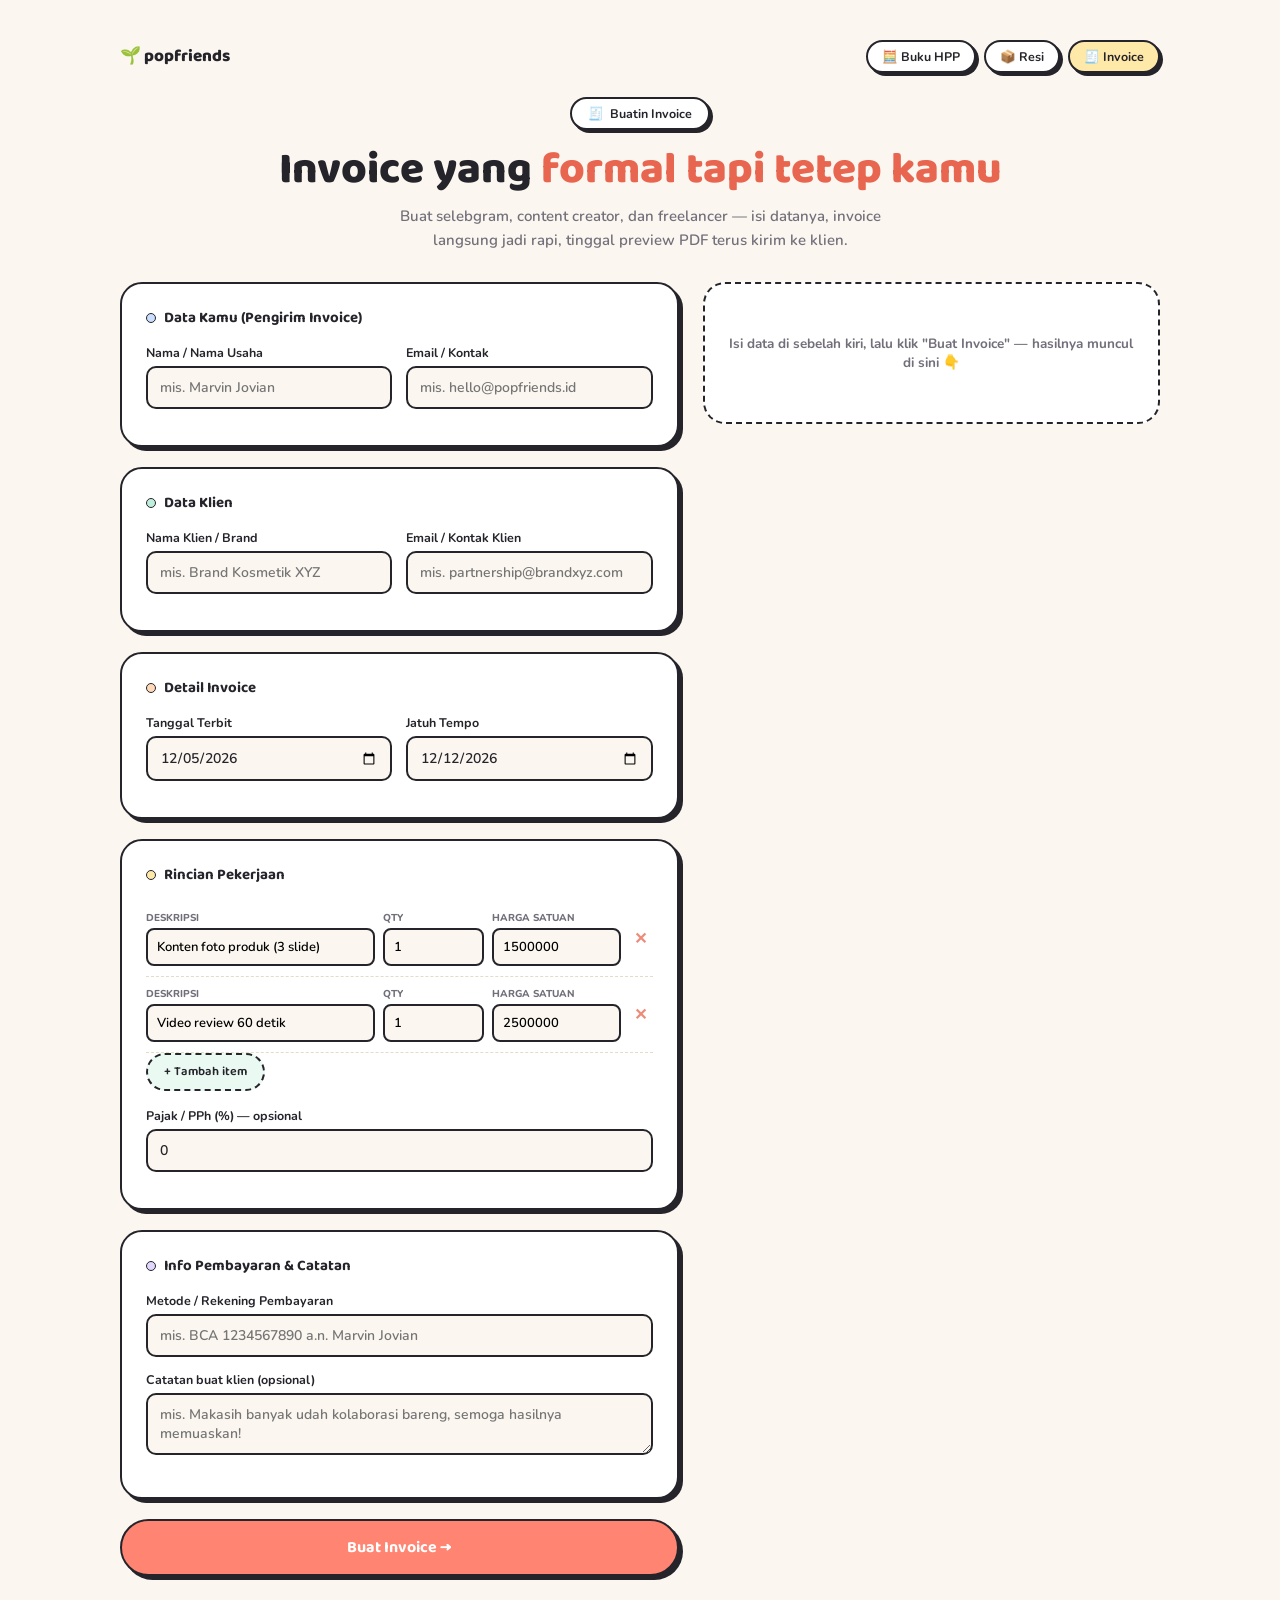
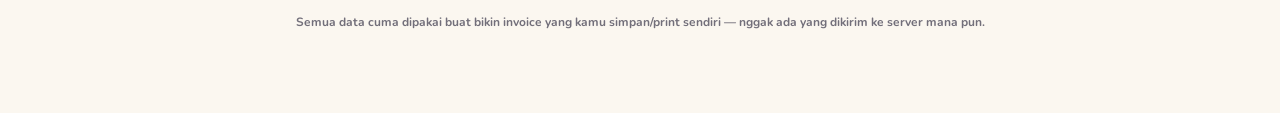
==== invoice/index.html @ 5a11e429 "Add files via upload" ====
<!DOCTYPE html>
<html lang="id">
<head>
<meta charset="UTF-8">
<meta name="viewport" content="width=device-width, initial-scale=1.0">
<title>Buatin Invoice — Generator Invoice buat Selebgram &amp; Freelancer</title>
<link rel="preconnect" href="https://fonts.googleapis.com">
<link href="https://fonts.googleapis.com/css2?family=Baloo+2:wght@500;600;700;800&family=Nunito:wght@400;500;600;700;800&family=IBM+Plex+Mono:wght@500&display=swap" rel="stylesheet">
<link rel="stylesheet" href="../shared/theme.css">
<link rel="stylesheet" href="invoice.css">
</head>
<body>

<div class="wrap">
  <nav class="pf-nav">
    <a href="../" class="brand">🌱 popfriends</a>
    <div class="links">
      <a href="../hpp/">🧮 Buku HPP</a>
      <a href="../resi/">📦 Resi</a>
      <a href="../invoice/" class="active">🧾 Invoice</a>
    </div>
  </nav>

  <header class="top">
    <div class="badge">🧾 &nbsp;Buatin Invoice</div>
    <h1>Invoice yang <span class="pop">formal tapi tetep kamu</span></h1>
    <p>Buat selebgram, content creator, dan freelancer — isi datanya, invoice langsung jadi rapi, tinggal preview PDF terus kirim ke klien.</p>
  </header>

  <div class="grid-2col">
    <div>
      <div class="card">
        <h3><span class="dot" style="background:var(--sky)"></span>Data Kamu (Pengirim Invoice)</h3>
        <div class="two-col">
          <div class="field"><label>Nama / Nama Usaha</label><input type="text" id="iv-nama-dari" placeholder="mis. Marvin Jovian"></div>
          <div class="field"><label>Email / Kontak</label><input type="text" id="iv-kontak-dari" placeholder="mis. hello@popfriends.id"></div>
        </div>
      </div>

      <div class="card">
        <h3><span class="dot" style="background:var(--mint)"></span>Data Klien</h3>
        <div class="two-col">
          <div class="field"><label>Nama Klien / Brand</label><input type="text" id="iv-nama-klien" placeholder="mis. Brand Kosmetik XYZ"></div>
          <div class="field"><label>Email / Kontak Klien</label><input type="text" id="iv-kontak-klien" placeholder="mis. partnership@brandxyz.com"></div>
        </div>
      </div>

      <div class="card">
        <h3><span class="dot" style="background:var(--peach)"></span>Detail Invoice</h3>
        <div class="two-col">
          <div class="field"><label>Tanggal Terbit</label><input type="date" id="iv-tgl-terbit"></div>
          <div class="field"><label>Jatuh Tempo</label><input type="date" id="iv-tgl-jatuh-tempo"></div>
        </div>
      </div>

      <div class="card">
        <h3><span class="dot" style="background:var(--yellow)"></span>Rincian Pekerjaan</h3>
        <div id="item-list"></div>
        <button class="btn-dashed" onclick="ItemRowBuilder.add()">+ Tambah item</button>
        <div class="field" style="margin-top:16px;">
          <label>Pajak / PPh (%) — opsional</label>
          <input type="number" id="iv-pajak" min="0" max="100" value="0">
        </div>
      </div>

      <div class="card">
        <h3><span class="dot" style="background:var(--lilac)"></span>Info Pembayaran &amp; Catatan</h3>
        <div class="field"><label>Metode / Rekening Pembayaran</label><input type="text" id="iv-rekening" placeholder="mis. BCA 1234567890 a.n. Marvin Jovian"></div>
        <div class="field"><label>Catatan buat klien (opsional)</label><textarea id="iv-catatan" placeholder="mis. Makasih banyak udah kolaborasi bareng, semoga hasilnya memuaskan!"></textarea></div>
      </div>

      <button class="btn-primary" onclick="app.buatDariForm()">Buat Invoice →</button>
    </div>

    <div class="preview-wrap">
      <div class="preview-placeholder" id="inv-placeholder">
        Isi data di sebelah kiri, lalu klik "Buat Invoice" — hasilnya muncul di sini 👇
      </div>

      <div class="preview-box invoice" id="invoice">
        <div class="inv-head">
          <div>
            <div class="brand" id="out-dari-nama">-</div>
            <div class="brand-sub" id="out-dari-kontak">-</div>
          </div>
          <div class="meta">
            <div class="num" id="out-invnum">#INV-000000</div>
            <div class="status">Belum Dibayar</div>
          </div>
        </div>
        <div class="inv-body">
          <div class="inv-parties">
            <div class="inv-party from">
              <span class="tag">Dari</span>
              <p class="name" id="out-dari-nama2">-</p>
              <p class="line" id="out-dari-kontak2">-</p>
            </div>
            <div class="inv-party to">
              <span class="tag">Untuk</span>
              <p class="name" id="out-klien-nama">-</p>
              <p class="line" id="out-klien-kontak">-</p>
            </div>
          </div>

          <div class="inv-dates">
            <div><span>Tanggal Terbit</span><b id="out-tgl-terbit">-</b></div>
            <div><span>Jatuh Tempo</span><b id="out-tgl-tempo">-</b></div>
          </div>

          <table class="inv-table">
            <thead>
              <tr><th>Deskripsi Pekerjaan</th><th class="num">Qty</th><th class="num">Harga</th><th class="num">Subtotal</th></tr>
            </thead>
            <tbody id="out-items"></tbody>
          </table>

          <div class="inv-totals">
            <div class="row"><span>Subtotal</span><span id="out-subtotal">Rp 0</span></div>
            <div class="row" id="out-pajak-row"><span id="out-pajak-label">Pajak (0%)</span><span id="out-pajak">Rp 0</span></div>
            <div class="row grand"><span>Total</span><span id="out-total">Rp 0</span></div>
          </div>

          <div class="inv-note" id="out-catatan-wrap" style="display:none;">
            💬 <span id="out-catatan"></span>
          </div>

          <div class="inv-payment">
            <b>Pembayaran:</b> <span id="out-rekening">-</span>
          </div>
        </div>
        <div class="inv-foot">Makasih udah kolaborasi ✨ — dibuat via Buatin Invoice</div>
      </div>

      <div class="action-row" id="action-row" style="display:none;">
        <button class="action-btn" onclick="app.previewPDF()">📄 Preview PDF</button>
        <button class="action-btn" onclick="app.saveAsImage()">💾 Save Gambar</button>
      </div>
    </div>
  </div>

  <footer class="pf-footer">
    Semua data cuma dipakai buat bikin invoice yang kamu simpan/print sendiri — nggak ada yang dikirim ke server mana pun.
  </footer>
</div>

<div class="pf-toast" id="pf-toast"></div>

<script src="../shared/utils.js"></script>
<script src="invoice.js"></script>
</body>
</html>
---- shared/theme.css ----
/* =========================================================
   POPFRIENDS — SHARED THEME
   Dipakai bersama oleh semua proyek (HPP, Resi, Invoice, Profil).
   Ubah di sini = konsisten di mana-mana.
   ========================================================= */

:root{
  --bg:#FBF7F0;
  --ink:#26242B;
  --ink-soft:#726F7A;
  --line:#26242B;

  --peach:#FFD9B8;
  --peach-soft:#FFF1E2;
  --mint:#BFEFDA;
  --mint-soft:#EAFAF3;
  --sky:#C9DFFC;
  --sky-soft:#EAF3FF;
  --lilac:#E1D6FB;
  --lilac-soft:#F3EEFF;
  --coral:#FF8471;
  --coral-dark:#E8654F;
  --yellow:#FFE9A8;
  --white:#FFFFFF;

  --r-lg:22px;
  --r-md:16px;
  --r-sm:10px;

  --shadow: 4px 4px 0 var(--line);
  --shadow-sm: 3px 3px 0 var(--line);
}

*{ box-sizing:border-box; }
html,body{
  margin:0; padding:0;
  background:var(--bg);
  color:var(--ink);
  font-family:'Nunito', sans-serif;
}
h1,h2,h3{ font-family:'Baloo 2', sans-serif; }

.wrap{ max-width:1080px; margin:0 auto; padding:40px 20px 80px; }

/* ---------- top nav (shared across projects) ---------- */
.pf-nav{
  display:flex; align-items:center; justify-content:space-between;
  padding:0 0 24px;
}
.pf-nav .brand{
  font-family:'Baloo 2',sans-serif; font-weight:800; font-size:17px;
  text-decoration:none; color:var(--ink); display:flex; align-items:center; gap:6px;
}
.pf-nav .links{ display:flex; gap:8px; flex-wrap:wrap; }
.pf-nav .links a{
  text-decoration:none; color:var(--ink); font-weight:700; font-size:12.5px;
  background:var(--white); border:2px solid var(--line); border-radius:999px;
  padding:6px 14px; box-shadow:var(--shadow-sm); transition:transform .1s;
}
.pf-nav .links a:hover{ transform:translateY(-2px); }
.pf-nav .links a.active{ background:var(--yellow); }

/* ---------- header ---------- */
header.top{ text-align:center; margin-bottom:30px; }
header.top .badge{
  display:inline-flex; align-items:center; gap:8px;
  background:var(--white); border:2.5px solid var(--line); border-radius:999px;
  padding:6px 16px; font-weight:700; font-size:12.5px; box-shadow:var(--shadow-sm);
  margin-bottom:16px;
}
header.top h1{ font-size:clamp(30px,5vw,44px); font-weight:800; margin:0 0 10px; line-height:1.1; }
header.top h1 .pop{ color:var(--coral-dark); }
header.top p{ max-width:540px; margin:0 auto; color:var(--ink-soft); font-size:15px; font-weight:600; line-height:1.6; }

/* ---------- layout grid ---------- */
.grid-2col{ display:grid; grid-template-columns:1.1fr 0.9fr; gap:24px; align-items:start; }
@media (max-width:940px){ .grid-2col{ grid-template-columns:1fr; } }

/* ---------- card ---------- */
.card{
  background:var(--white); border:2.5px solid var(--line); border-radius:var(--r-lg);
  box-shadow:var(--shadow); padding:22px 24px; margin-bottom:20px;
}
.card h3{ margin:0 0 14px; font-size:15px; font-weight:700; display:flex; align-items:center; gap:8px; }
.card h3 .dot{ width:10px; height:10px; border-radius:50%; border:1.5px solid var(--line); }

/* ---------- form fields ---------- */
.field{ margin-bottom:14px; }
.field label{ display:block; font-size:12.5px; font-weight:700; margin-bottom:5px; color:var(--ink); }
.field input, .field textarea, .field select{
  width:100%; font-family:'Nunito',sans-serif; font-weight:600; font-size:14px;
  padding:10px 12px; border:2px solid var(--line); border-radius:var(--r-sm);
  background:var(--bg); color:var(--ink); outline:none; resize:vertical;
}
.field input:focus, .field textarea:focus{ background:var(--white); box-shadow:2px 2px 0 var(--line); }
.two-col{ display:grid; grid-template-columns:1fr 1fr; gap:14px; }
@media (max-width:500px){ .two-col{ grid-template-columns:1fr; } }

/* ---------- buttons ---------- */
.btn-primary{
  display:block; width:100%; background:var(--coral); color:var(--white);
  border:2.5px solid var(--line); border-radius:999px;
  font-family:'Baloo 2', sans-serif; font-weight:700; font-size:16px; padding:14px;
  cursor:pointer; box-shadow:var(--shadow); transition: transform .08s, box-shadow .08s;
}
.btn-primary:hover{ background:var(--coral-dark); }
.btn-primary:active{ transform:translate(3px,3px); box-shadow:none; }

.btn-dashed{
  background:var(--mint-soft); border:2px dashed var(--line); border-radius:999px;
  font-family:'Baloo 2', sans-serif; font-weight:600; font-size:12.5px; padding:7px 16px;
  cursor:pointer; color:var(--ink);
}
.btn-dashed:hover{ background:var(--mint); }

.action-row{ display:flex; gap:10px; margin-top:16px; flex-wrap:wrap; }
.action-btn{
  flex:1; min-width:130px;
  display:flex; align-items:center; justify-content:center; gap:6px;
  background:var(--white); color:var(--ink); border:2.5px solid var(--line);
  border-radius:999px; font-family:'Baloo 2', sans-serif; font-weight:700; font-size:13.5px;
  padding:11px; cursor:pointer; box-shadow:var(--shadow-sm);
}
.action-btn:hover{ background:var(--mint-soft); }
.action-btn:active{ transform:translate(2px,2px); box-shadow:none; }

/* ---------- placeholder / preview shell ---------- */
.preview-wrap{ position:sticky; top:20px; }
.preview-placeholder{
  background:var(--white); border:2.5px dashed var(--line); border-radius:var(--r-lg);
  padding:50px 24px; text-align:center; font-weight:700; color:var(--ink-soft); font-size:13.5px;
}
.preview-box{
  display:none;
  background:var(--white); border:3px solid var(--line); border-radius:var(--r-lg);
  box-shadow:var(--shadow); overflow:hidden;
}
.preview-box.show{ display:block; animation:pfFadeUp .3s ease; }
@keyframes pfFadeUp{ from{opacity:0; transform:translateY(8px);} to{opacity:1; transform:translateY(0);} }

/* ---------- toast ---------- */
.pf-toast{
  position:fixed; left:50%; bottom:26px; transform:translate(-50%,20px);
  background:var(--ink); color:var(--white); font-family:'Baloo 2',sans-serif; font-weight:700; font-size:14px;
  padding:12px 22px; border-radius:999px; box-shadow:0 6px 20px rgba(0,0,0,.25);
  opacity:0; pointer-events:none; transition:all .25s ease; z-index:999;
}
.pf-toast.show{ opacity:1; transform:translate(-50%,0); }

/* ---------- footer ---------- */
footer.pf-footer{
  max-width:1080px; margin:36px auto 0; padding:0 20px;
  color:var(--ink-soft); font-size:12px; font-weight:700; text-align:center; line-height:1.7;
}

/* ---------- sector nav pills (HPP) ---------- */
.pill-nav{ display:flex; justify-content:center; gap:12px; margin:26px 0 30px; flex-wrap:wrap; }
.pill-btn{
  display:flex; align-items:center; gap:10px;
  background:var(--white); border:2.5px solid var(--line); border-radius:999px;
  padding:10px 20px 10px 10px; cursor:pointer;
  font-family:'Baloo 2', sans-serif; font-weight:600; font-size:15px; color:var(--ink);
  box-shadow:var(--shadow-sm); transition: transform .12s, box-shadow .12s;
}
.pill-btn .icon{
  width:34px; height:34px; border-radius:50%; border:2px solid var(--line);
  display:flex; align-items:center; justify-content:center; font-size:17px;
}
.pill-btn:hover{ transform:translateY(-2px); }
.pill-btn.active{ transform:translate(2px,2px); box-shadow:none; }
.pill-btn[data-c="peach"] .icon{ background:var(--peach); }
.pill-btn[data-c="mint"] .icon{ background:var(--mint); }
.pill-btn[data-c="sky"] .icon{ background:var(--sky); }
.pill-btn[data-c="lilac"] .icon{ background:var(--lilac); }
.pill-btn[data-c="peach"].active{ background:var(--peach-soft); }
.pill-btn[data-c="mint"].active{ background:var(--mint-soft); }
.pill-btn[data-c="sky"].active{ background:var(--sky-soft); }
.pill-btn[data-c="lilac"].active{ background:var(--lilac-soft); }

/* ---------- tab page switching ---------- */
.tab-page{ display:none; }
.tab-page.active{ display:block; animation:pfFadeUp .3s ease; }

/* ---------- result tag (price-tag style) ---------- */
.tag-area{ display:flex; justify-content:center; margin:8px 0 20px; min-height:190px; align-items:center; }
.result-tag{
  position:relative; background:var(--yellow); border:3px solid var(--line); border-radius:var(--r-md);
  padding:20px 26px 18px; text-align:center; transform:rotate(-4deg) scale(0.5); opacity:0; box-shadow:var(--shadow);
}
.result-tag::before{
  content:""; position:absolute; top:-11px; left:22px; width:16px; height:16px;
  background:var(--bg); border:3px solid var(--line); border-radius:50%;
}
.result-tag.show{ animation:pfTagPop .45s cubic-bezier(.25,1.6,.4,1) forwards; }
@keyframes pfTagPop{
  0%{ opacity:0; transform:rotate(-4deg) scale(0.4); }
  60%{ opacity:1; transform:rotate(-4deg) scale(1.06); }
  100%{ opacity:1; transform:rotate(-4deg) scale(1); }
}
.result-tag .label{ font-size:11px; font-weight:800; text-transform:uppercase; letter-spacing:.06em; color:var(--ink-soft); }
.result-tag .value{ font-family:'Baloo 2',sans-serif; font-size:28px; font-weight:800; margin:4px 0; white-space:nowrap; color:var(--ink); }
.result-tag .sub{ font-size:11.5px; font-weight:700; color:var(--ink-soft); }

/* ---------- summary card (ledger-style breakdown) ---------- */
.summary-card{
  background:var(--white); border:2.5px solid var(--line); border-radius:var(--r-lg);
  padding:16px 20px; box-shadow:var(--shadow); font-size:13px; font-weight:700; margin-bottom:20px;
}
.summary-card .row{ display:flex; justify-content:space-between; padding:6px 0; border-bottom:2px dotted #E4DCC9; }
.summary-card .row.total{ border-bottom:none; border-top:2.5px solid var(--line); margin-top:4px; padding-top:10px; font-size:14.5px; }
.summary-card .neg{ color:var(--coral-dark); }

/* ---------- suggestion box (mint) ---------- */
.suggest-card{
  background:var(--mint-soft); border:2.5px solid var(--line); border-radius:var(--r-lg);
  padding:18px 20px; box-shadow:var(--shadow);
}
.suggest-card h4{ margin:0 0 10px; font-family:'Baloo 2',sans-serif; font-size:14px; font-weight:700; }
.suggest-card .field .rp-wrap{ width:95px; }
.suggest-result{ font-family:'Baloo 2',sans-serif; font-size:22px; font-weight:800; color:#1E7A57; margin-top:8px; }
.suggest-benchmark{ margin-top:10px; font-size:11.5px; font-weight:600; color:var(--ink-soft); line-height:1.5; }

/* ---------- rp-input with prefix ---------- */
.rp-wrap{ position:relative; }
.rp-wrap span.prefix{
  position:absolute; left:12px; top:50%; transform:translateY(-50%);
  font-size:12px; font-weight:700; color:var(--ink-soft);
}
.rp-wrap input{ padding-left:30px !important; text-align:right; }
.row-inline{ display:flex; align-items:center; gap:12px; padding:8px 0; }
.row-inline label{ flex:1; font-size:13.5px; font-weight:700; color:var(--ink); }
.row-inline .hint{ display:block; font-size:11px; font-weight:600; color:var(--ink-soft); margin-top:1px; }
.row-inline .rp-wrap{ width:150px; flex-shrink:0; }

/* ---------- history table ---------- */
.hist-table{ width:100%; border-collapse:collapse; font-size:12.5px; }
.hist-table th{ text-align:left; padding:9px 8px; border-bottom:2.5px solid var(--line); font-family:'Baloo 2',sans-serif; }
.hist-table td{ padding:9px 8px; border-bottom:1.5px dotted #E4DCC9; font-weight:600; }
.hist-empty{ text-align:center; padding:26px 10px; font-weight:700; color:var(--ink-soft); }
.hist-actions{ display:flex; gap:10px; flex-wrap:wrap; margin-bottom:16px; }
.file-btn{
  display:inline-flex; align-items:center; gap:6px; cursor:pointer;
  background:var(--ink); color:var(--white); border:2.5px solid var(--line);
  border-radius:999px; font-family:'Baloo 2',sans-serif; font-weight:700;
  font-size:13px; padding:9px 18px; box-shadow:var(--shadow-sm);
}
.file-btn.danger{ background:var(--coral-dark); }
---- invoice/invoice.css ----
/* =========================================================
   INVOICE — styles khusus (di luar komponen shared/theme.css)
   ========================================================= */

.item-row{
  display:grid; grid-template-columns: 1.6fr .7fr .9fr 24px;
  gap:8px; align-items:end; padding:10px 0; border-bottom:1.5px dashed #E4DCC9;
}
@media (max-width:600px){
  .item-row{ grid-template-columns:1fr 1fr; }
  .item-row .full{ grid-column:1/-1; }
}
.item-row label{ display:block; font-size:10px; font-weight:800; text-transform:uppercase; color:var(--ink-soft); margin-bottom:3px; }
.item-row input{
  width:100%; font-family:'Nunito',sans-serif; font-weight:600; font-size:13px;
  padding:8px 9px; border:2px solid var(--line); border-radius:8px; background:var(--bg);
}
.item-row .rm{ cursor:pointer; text-align:center; color:var(--coral-dark); font-weight:700; opacity:.75; align-self:center; }
.item-row .rm:hover{ opacity:1; }
@media (max-width:600px){ .item-row .rm{ grid-column:1/-1; text-align:right; } }

.inv-head{
  background:var(--ink); color:var(--white); padding:22px 24px;
  display:flex; justify-content:space-between; align-items:flex-start; gap:12px;
}
.inv-head .brand{ font-family:'Baloo 2',sans-serif; font-weight:800; font-size:20px; }
.inv-head .brand-sub{ font-size:11px; opacity:.8; font-weight:600; margin-top:2px; }
.inv-head .meta{ text-align:right; }
.inv-head .meta .num{ font-family:'IBM Plex Mono',monospace; font-size:12.5px; font-weight:700; }
.inv-head .meta .status{
  display:inline-block; margin-top:6px; background:var(--yellow); color:var(--ink);
  font-family:'Baloo 2',sans-serif; font-weight:700; font-size:11px; text-transform:uppercase;
  padding:3px 12px; border-radius:999px; border:2px solid var(--line);
}

.inv-body{ padding:22px 24px; }
.inv-parties{ display:flex; justify-content:space-between; gap:20px; margin-bottom:20px; flex-wrap:wrap; }
.inv-party .tag{
  display:inline-block; font-family:'Baloo 2',sans-serif; font-weight:700; font-size:10.5px;
  text-transform:uppercase; letter-spacing:.04em; padding:2px 10px; border-radius:999px;
  border:2px solid var(--line); margin-bottom:6px;
}
.inv-party.from .tag{ background:var(--sky); }
.inv-party.to .tag{ background:var(--mint); }
.inv-party .name{ font-family:'Baloo 2',sans-serif; font-weight:700; font-size:16px; margin:0 0 3px; }
.inv-party .line{ font-size:12.5px; font-weight:600; color:var(--ink-soft); margin:1px 0; }

.inv-dates{
  display:flex; gap:24px; margin-bottom:18px; padding:12px 16px;
  background:var(--peach-soft); border:2px dashed var(--line); border-radius:var(--r-sm);
  font-size:12px; font-weight:700; flex-wrap:wrap;
}
.inv-dates div span{ display:block; color:var(--ink-soft); font-size:10px; text-transform:uppercase; margin-bottom:2px; }

table.inv-table{ width:100%; border-collapse:collapse; margin-bottom:14px; }
table.inv-table th{
  text-align:left; font-family:'Baloo 2',sans-serif; font-size:11px; text-transform:uppercase;
  letter-spacing:.03em; padding:8px 6px; border-bottom:2.5px solid var(--line); color:var(--ink-soft);
}
table.inv-table th.num, table.inv-table td.num{ text-align:right; }
table.inv-table td{ padding:9px 6px; font-size:13px; font-weight:600; border-bottom:1.5px dotted #E4DCC9; }

.inv-totals{ margin-left:auto; width:100%; max-width:260px; margin-top:6px; }
.inv-totals .row{ display:flex; justify-content:space-between; padding:5px 0; font-size:13px; font-weight:700; }
.inv-totals .row.grand{
  border-top:2.5px solid var(--line); margin-top:6px; padding-top:10px; font-size:17px;
  font-family:'Baloo 2',sans-serif; color:var(--coral-dark);
}

.inv-note{
  margin-top:18px; background:var(--lilac); border:2px solid var(--line); border-radius:var(--r-sm);
  padding:12px 16px; font-size:12.5px; font-weight:700;
}
.inv-payment{ margin-top:14px; font-size:12px; font-weight:600; color:var(--ink-soft); line-height:1.6; }
.inv-payment b{ color:var(--ink); }

.inv-foot{
  background:var(--bg); border-top:2px dashed var(--line); padding:12px 24px;
  text-align:center; font-family:'Baloo 2',sans-serif; font-weight:700; font-size:12.5px; color:var(--ink-soft);
}
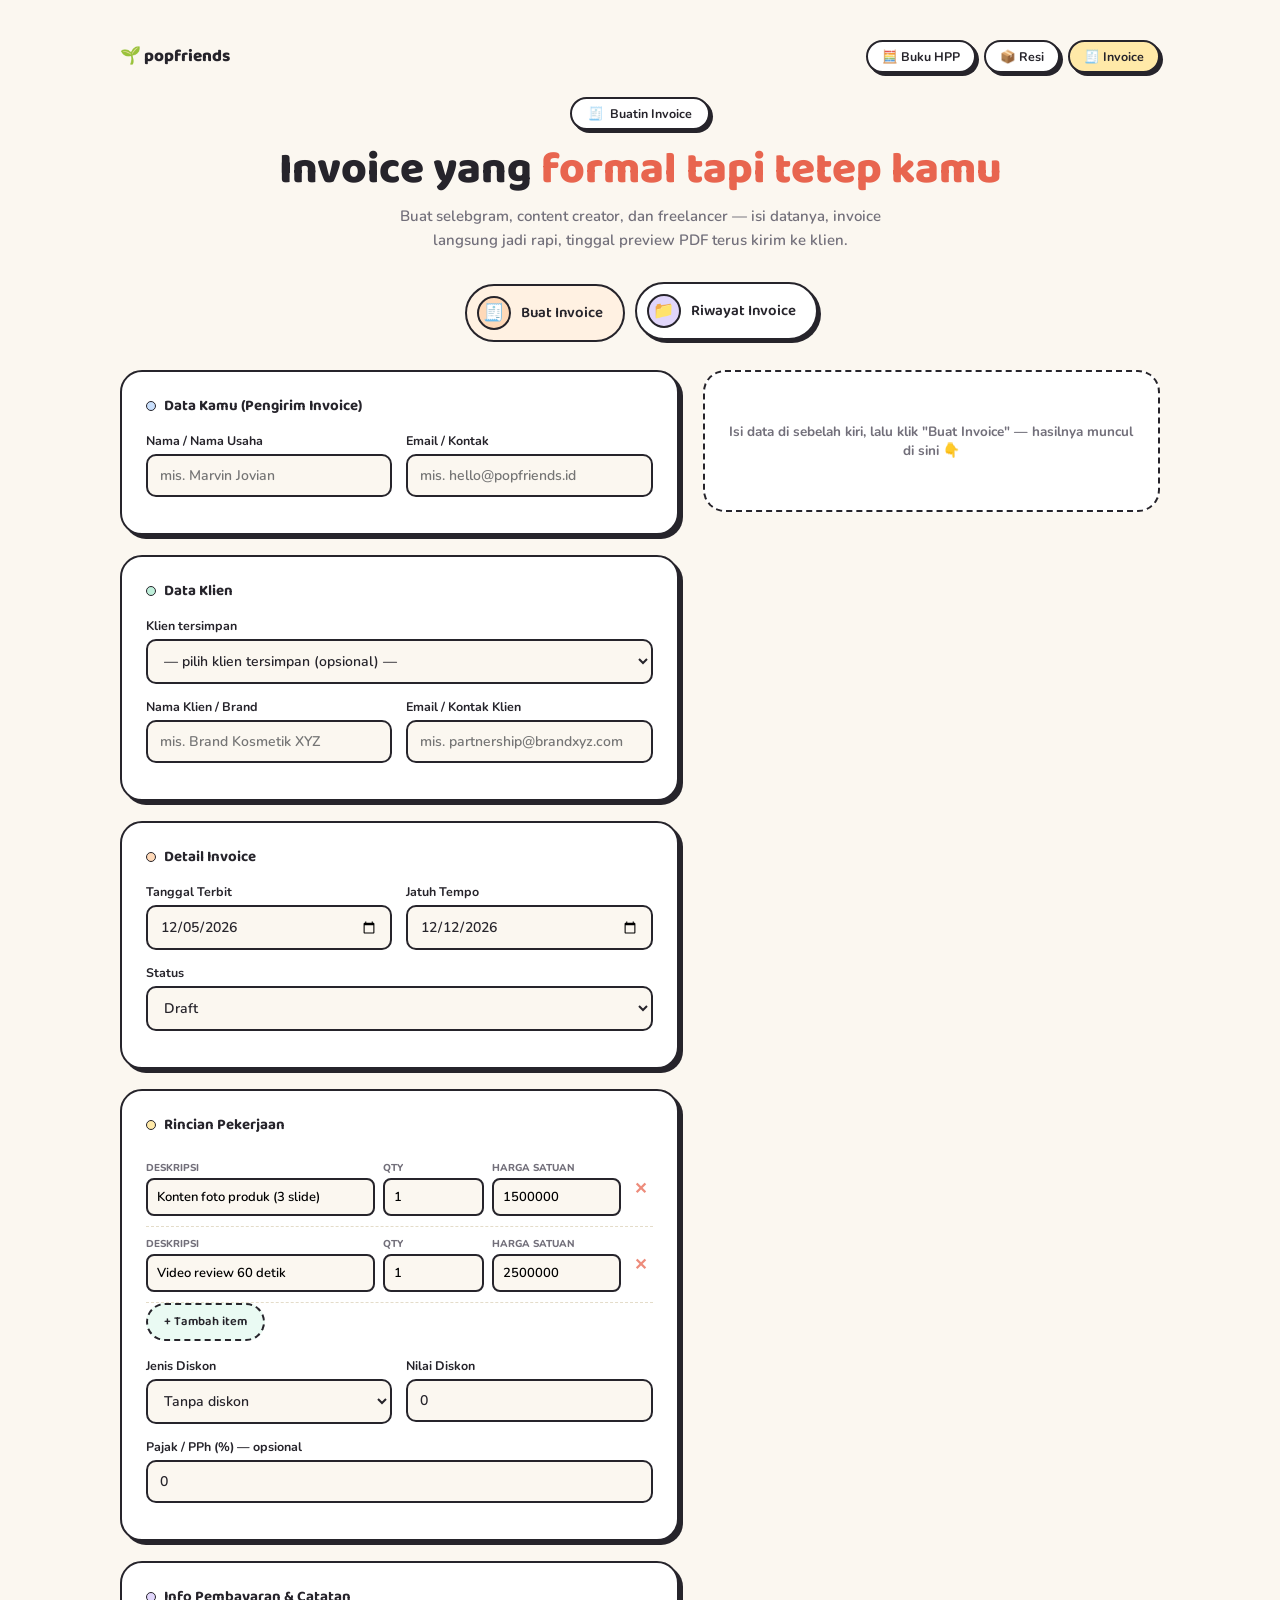
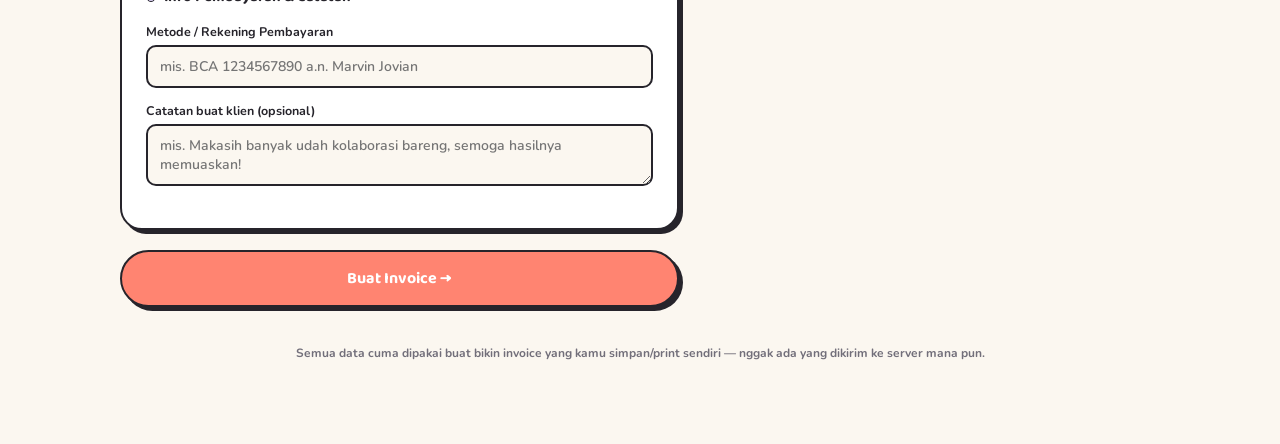
==== commit 42c9b3a6: "Add files via upload" ====
--- a/invoice/index.html
+++ b/invoice/index.html
@@ -27,116 +27,173 @@
     <p>Buat selebgram, content creator, dan freelancer — isi datanya, invoice langsung jadi rapi, tinggal preview PDF terus kirim ke klien.</p>
   </header>
 
-  <div class="grid-2col">
-    <div>
-      <div class="card">
-        <h3><span class="dot" style="background:var(--sky)"></span>Data Kamu (Pengirim Invoice)</h3>
-        <div class="two-col">
-          <div class="field"><label>Nama / Nama Usaha</label><input type="text" id="iv-nama-dari" placeholder="mis. Marvin Jovian"></div>
-          <div class="field"><label>Email / Kontak</label><input type="text" id="iv-kontak-dari" placeholder="mis. hello@popfriends.id"></div>
-        </div>
+  <nav class="pill-nav">
+    <button class="pill-btn active" data-c="peach" data-tab="buat" onclick="app.showTab('tab-buat', this)">
+      <span class="icon">🧾</span> Buat Invoice
+    </button>
+    <button class="pill-btn" data-c="lilac" data-tab="riwayat" onclick="app.showTab('tab-riwayat', this)">
+      <span class="icon">📁</span> Riwayat Invoice
+    </button>
+  </nav>
+
+  <!-- ============ TAB: BUAT INVOICE ============ -->
+  <section class="tab-page active" id="tab-buat">
+    <div class="grid-2col">
+      <div>
+        <div class="card">
+          <h3><span class="dot" style="background:var(--sky)"></span>Data Kamu (Pengirim Invoice)</h3>
+          <div class="two-col">
+            <div class="field"><label>Nama / Nama Usaha</label><input type="text" id="iv-nama-dari" placeholder="mis. Marvin Jovian"></div>
+            <div class="field"><label>Email / Kontak</label><input type="text" id="iv-kontak-dari" placeholder="mis. hello@popfriends.id"></div>
+          </div>
+        </div>
+
+        <div class="card">
+          <h3><span class="dot" style="background:var(--mint)"></span>Data Klien</h3>
+          <div class="field">
+            <label>Klien tersimpan</label>
+            <select id="iv-klien-tersimpan" onchange="app.pilihKlienTersimpan(this.value)">
+              <option value="">— pilih klien tersimpan (opsional) —</option>
+            </select>
+          </div>
+          <div class="two-col">
+            <div class="field"><label>Nama Klien / Brand</label><input type="text" id="iv-nama-klien" placeholder="mis. Brand Kosmetik XYZ"></div>
+            <div class="field"><label>Email / Kontak Klien</label><input type="text" id="iv-kontak-klien" placeholder="mis. partnership@brandxyz.com"></div>
+          </div>
+        </div>
+
+        <div class="card">
+          <h3><span class="dot" style="background:var(--peach)"></span>Detail Invoice</h3>
+          <div class="two-col">
+            <div class="field"><label>Tanggal Terbit</label><input type="date" id="iv-tgl-terbit"></div>
+            <div class="field"><label>Jatuh Tempo</label><input type="date" id="iv-tgl-jatuh-tempo"></div>
+          </div>
+          <div class="field">
+            <label>Status</label>
+            <select id="iv-status">
+              <option value="Draft">Draft</option>
+              <option value="Terkirim">Terkirim</option>
+              <option value="Lunas">Lunas</option>
+              <option value="Jatuh Tempo">Jatuh Tempo</option>
+            </select>
+          </div>
+        </div>
+
+        <div class="card">
+          <h3><span class="dot" style="background:var(--yellow)"></span>Rincian Pekerjaan</h3>
+          <div id="item-list"></div>
+          <button class="btn-dashed" onclick="ItemRowBuilder.add()">+ Tambah item</button>
+
+          <div class="two-col" style="margin-top:16px;">
+            <div class="field">
+              <label>Jenis Diskon</label>
+              <select id="iv-diskon-tipe">
+                <option value="none">Tanpa diskon</option>
+                <option value="percent">Persen (%)</option>
+                <option value="fixed">Potongan tetap (Rp)</option>
+              </select>
+            </div>
+            <div class="field">
+              <label>Nilai Diskon</label>
+              <input type="number" id="iv-diskon-nilai" min="0" value="0">
+            </div>
+          </div>
+          <div class="field">
+            <label>Pajak / PPh (%) — opsional</label>
+            <input type="number" id="iv-pajak" min="0" max="100" value="0">
+          </div>
+        </div>
+
+        <div class="card">
+          <h3><span class="dot" style="background:var(--lilac)"></span>Info Pembayaran &amp; Catatan</h3>
+          <div class="field"><label>Metode / Rekening Pembayaran</label><input type="text" id="iv-rekening" placeholder="mis. BCA 1234567890 a.n. Marvin Jovian"></div>
+          <div class="field"><label>Catatan buat klien (opsional)</label><textarea id="iv-catatan" placeholder="mis. Makasih banyak udah kolaborasi bareng, semoga hasilnya memuaskan!"></textarea></div>
+        </div>
+
+        <button class="btn-primary" onclick="app.buatDariForm()">Buat Invoice →</button>
       </div>
 
-      <div class="card">
-        <h3><span class="dot" style="background:var(--mint)"></span>Data Klien</h3>
-        <div class="two-col">
-          <div class="field"><label>Nama Klien / Brand</label><input type="text" id="iv-nama-klien" placeholder="mis. Brand Kosmetik XYZ"></div>
-          <div class="field"><label>Email / Kontak Klien</label><input type="text" id="iv-kontak-klien" placeholder="mis. partnership@brandxyz.com"></div>
+      <div class="preview-wrap">
+        <div class="preview-placeholder" id="inv-placeholder">
+          Isi data di sebelah kiri, lalu klik "Buat Invoice" — hasilnya muncul di sini 👇
+        </div>
+
+        <div class="preview-box invoice" id="invoice">
+          <div class="inv-head">
+            <div>
+              <div class="brand" id="out-dari-nama">-</div>
+              <div class="brand-sub" id="out-dari-kontak">-</div>
+            </div>
+            <div class="meta">
+              <div class="num" id="out-invnum">#INV-000000</div>
+              <div class="status" id="out-status">Draft</div>
+            </div>
+          </div>
+          <div class="inv-body">
+            <div class="inv-parties">
+              <div class="inv-party from">
+                <span class="tag">Dari</span>
+                <p class="name" id="out-dari-nama2">-</p>
+                <p class="line" id="out-dari-kontak2">-</p>
+              </div>
+              <div class="inv-party to">
+                <span class="tag">Untuk</span>
+                <p class="name" id="out-klien-nama">-</p>
+                <p class="line" id="out-klien-kontak">-</p>
+              </div>
+            </div>
+
+            <div class="inv-dates">
+              <div><span>Tanggal Terbit</span><b id="out-tgl-terbit">-</b></div>
+              <div><span>Jatuh Tempo</span><b id="out-tgl-tempo">-</b></div>
+            </div>
+
+            <table class="inv-table">
+              <thead>
+                <tr><th>Deskripsi Pekerjaan</th><th class="num">Qty</th><th class="num">Harga</th><th class="num">Subtotal</th></tr>
+              </thead>
+              <tbody id="out-items"></tbody>
+            </table>
+
+            <div class="inv-totals">
+              <div class="row"><span>Subtotal</span><span id="out-subtotal">Rp 0</span></div>
+              <div class="row" id="out-diskon-row" style="display:none;"><span id="out-diskon-label">Diskon</span><span id="out-diskon">-Rp 0</span></div>
+              <div class="row" id="out-pajak-row"><span id="out-pajak-label">Pajak (0%)</span><span id="out-pajak">Rp 0</span></div>
+              <div class="row grand"><span>Total</span><span id="out-total">Rp 0</span></div>
+            </div>
+
+            <div class="inv-note" id="out-catatan-wrap" style="display:none;">
+              💬 <span id="out-catatan"></span>
+            </div>
+
+            <div class="inv-payment">
+              <b>Pembayaran:</b> <span id="out-rekening">-</span>
+            </div>
+          </div>
+          <div class="inv-foot">Makasih udah kolaborasi ✨ — dibuat via Buatin Invoice</div>
+        </div>
+
+        <div class="action-row" id="action-row" style="display:none;">
+          <button class="action-btn" onclick="app.previewPDF()">📄 Preview PDF</button>
+          <button class="action-btn" onclick="app.saveAsImage()">💾 Save Gambar</button>
         </div>
       </div>
-
-      <div class="card">
-        <h3><span class="dot" style="background:var(--peach)"></span>Detail Invoice</h3>
-        <div class="two-col">
-          <div class="field"><label>Tanggal Terbit</label><input type="date" id="iv-tgl-terbit"></div>
-          <div class="field"><label>Jatuh Tempo</label><input type="date" id="iv-tgl-jatuh-tempo"></div>
-        </div>
+    </div>
+  </section>
+
+  <!-- ============ TAB: RIWAYAT INVOICE ============ -->
+  <section class="tab-page" id="tab-riwayat">
+    <div class="sector-intro">
+      <div class="big-icon" style="background:var(--lilac)">📁</div>
+      <div>
+        <h2>Riwayat Invoice</h2>
+        <div class="meta">Semua invoice yang pernah dibuat tersimpan di browser ini, lengkap dengan status pembayarannya.</div>
       </div>
-
-      <div class="card">
-        <h3><span class="dot" style="background:var(--yellow)"></span>Rincian Pekerjaan</h3>
-        <div id="item-list"></div>
-        <button class="btn-dashed" onclick="ItemRowBuilder.add()">+ Tambah item</button>
-        <div class="field" style="margin-top:16px;">
-          <label>Pajak / PPh (%) — opsional</label>
-          <input type="number" id="iv-pajak" min="0" max="100" value="0">
-        </div>
-      </div>
-
-      <div class="card">
-        <h3><span class="dot" style="background:var(--lilac)"></span>Info Pembayaran &amp; Catatan</h3>
-        <div class="field"><label>Metode / Rekening Pembayaran</label><input type="text" id="iv-rekening" placeholder="mis. BCA 1234567890 a.n. Marvin Jovian"></div>
-        <div class="field"><label>Catatan buat klien (opsional)</label><textarea id="iv-catatan" placeholder="mis. Makasih banyak udah kolaborasi bareng, semoga hasilnya memuaskan!"></textarea></div>
-      </div>
-
-      <button class="btn-primary" onclick="app.buatDariForm()">Buat Invoice →</button>
-    </div>
-
-    <div class="preview-wrap">
-      <div class="preview-placeholder" id="inv-placeholder">
-        Isi data di sebelah kiri, lalu klik "Buat Invoice" — hasilnya muncul di sini 👇
-      </div>
-
-      <div class="preview-box invoice" id="invoice">
-        <div class="inv-head">
-          <div>
-            <div class="brand" id="out-dari-nama">-</div>
-            <div class="brand-sub" id="out-dari-kontak">-</div>
-          </div>
-          <div class="meta">
-            <div class="num" id="out-invnum">#INV-000000</div>
-            <div class="status">Belum Dibayar</div>
-          </div>
-        </div>
-        <div class="inv-body">
-          <div class="inv-parties">
-            <div class="inv-party from">
-              <span class="tag">Dari</span>
-              <p class="name" id="out-dari-nama2">-</p>
-              <p class="line" id="out-dari-kontak2">-</p>
-            </div>
-            <div class="inv-party to">
-              <span class="tag">Untuk</span>
-              <p class="name" id="out-klien-nama">-</p>
-              <p class="line" id="out-klien-kontak">-</p>
-            </div>
-          </div>
-
-          <div class="inv-dates">
-            <div><span>Tanggal Terbit</span><b id="out-tgl-terbit">-</b></div>
-            <div><span>Jatuh Tempo</span><b id="out-tgl-tempo">-</b></div>
-          </div>
-
-          <table class="inv-table">
-            <thead>
-              <tr><th>Deskripsi Pekerjaan</th><th class="num">Qty</th><th class="num">Harga</th><th class="num">Subtotal</th></tr>
-            </thead>
-            <tbody id="out-items"></tbody>
-          </table>
-
-          <div class="inv-totals">
-            <div class="row"><span>Subtotal</span><span id="out-subtotal">Rp 0</span></div>
-            <div class="row" id="out-pajak-row"><span id="out-pajak-label">Pajak (0%)</span><span id="out-pajak">Rp 0</span></div>
-            <div class="row grand"><span>Total</span><span id="out-total">Rp 0</span></div>
-          </div>
-
-          <div class="inv-note" id="out-catatan-wrap" style="display:none;">
-            💬 <span id="out-catatan"></span>
-          </div>
-
-          <div class="inv-payment">
-            <b>Pembayaran:</b> <span id="out-rekening">-</span>
-          </div>
-        </div>
-        <div class="inv-foot">Makasih udah kolaborasi ✨ — dibuat via Buatin Invoice</div>
-      </div>
-
-      <div class="action-row" id="action-row" style="display:none;">
-        <button class="action-btn" onclick="app.previewPDF()">📄 Preview PDF</button>
-        <button class="action-btn" onclick="app.saveAsImage()">💾 Save Gambar</button>
-      </div>
-    </div>
-  </div>
+    </div>
+    <div class="card">
+      <div id="history-table"></div>
+    </div>
+  </section>
 
   <footer class="pf-footer">
     Semua data cuma dipakai buat bikin invoice yang kamu simpan/print sendiri — nggak ada yang dikirim ke server mana pun.
--- a/invoice/invoice.css
+++ b/invoice/invoice.css
@@ -28,9 +28,9 @@
 .inv-head .meta{ text-align:right; }
 .inv-head .meta .num{ font-family:'IBM Plex Mono',monospace; font-size:12.5px; font-weight:700; }
 .inv-head .meta .status{
-  display:inline-block; margin-top:6px; background:var(--yellow); color:var(--ink);
+  display:inline-block; margin-top:6px; color:var(--ink);
   font-family:'Baloo 2',sans-serif; font-weight:700; font-size:11px; text-transform:uppercase;
-  padding:3px 12px; border-radius:999px; border:2px solid var(--line);
+  padding:3px 12px; border-radius:999px; border:2px solid var(--line); background:var(--yellow);
 }
 
 .inv-body{ padding:22px 24px; }
